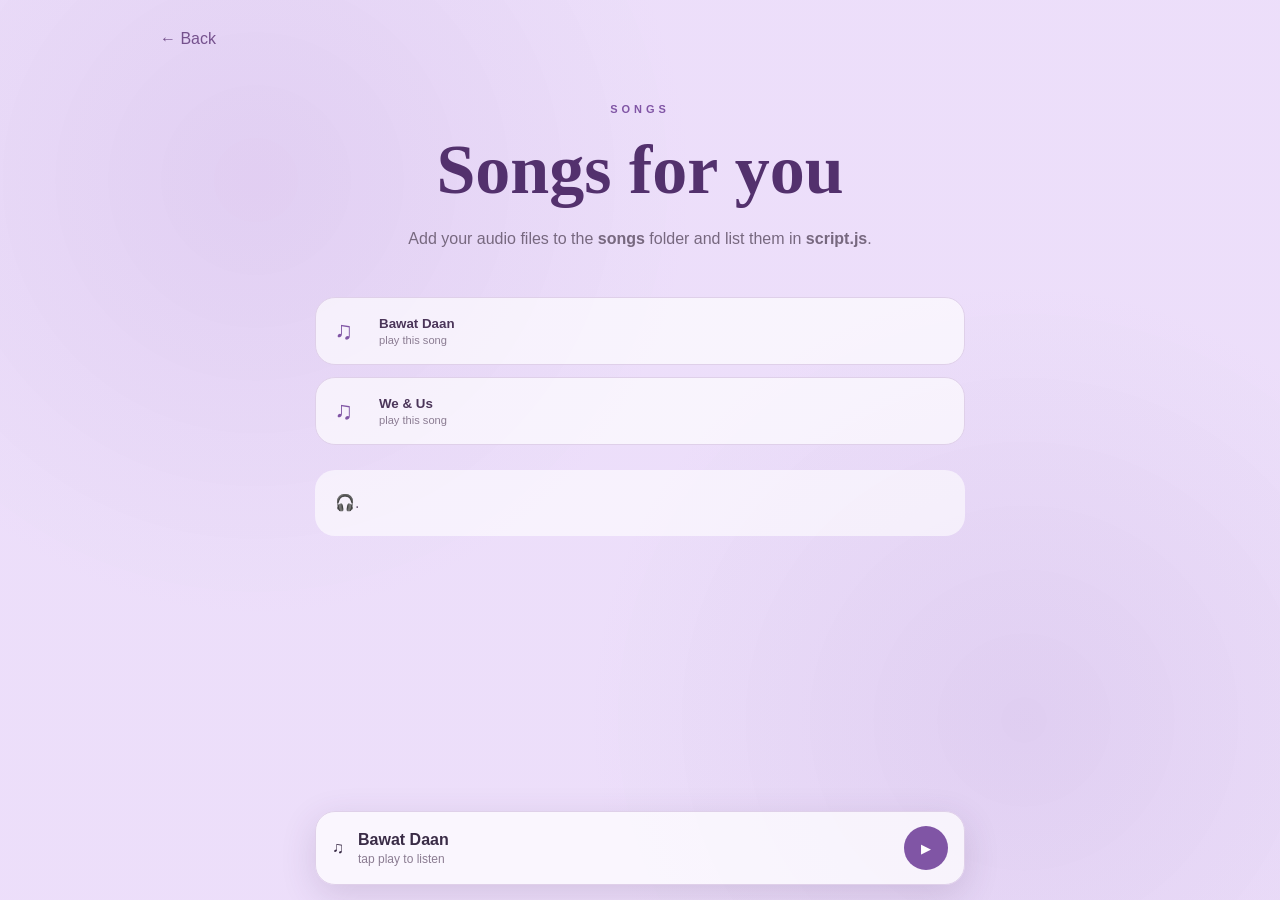
==== songs.html @ bbd0fd46 "Add files via upload" ====
<!doctype html><html lang="en"><head><meta charset="utf-8"><meta name="viewport" content="width=device-width,initial-scale=1"><title>Songs 💜</title><link rel="stylesheet" href="style.css"></head><body><div class="hearts"><span>♫</span><span>♡</span><span>✦</span><span>♫</span></div><main class="page"><a href="index.html" class="back">← Back</a><header><p class="label">SONGS</p><h1>Songs for you</h1><p>Add your audio files to the <b>songs</b> folder and list them in <b>script.js</b>.</p></header><div id="songList" class="song-list"></div><div class="note">🎧</code>.</div></main><div class="music-bar"><span>♫</span><div><b id="miniName">Bawat Daan</b><small id="miniStatus">tap play to listen</small></div><button id="miniPlay" class="play">▶</button><audio id="audio" preload="metadata"></audio></div><script src="script.js"></script></body></html>
---- style.css ----
*{box-sizing:border-box;margin:0;padding:0}body{font-family:"DM Sans",sans-serif;color:#392b46;background:#f3eafb;min-height:100vh;overflow-x:hidden}body:before{content:"";position:fixed;inset:0;background-image:linear-gradient(rgba(235,220,249,.82),rgba(235,220,249,.82)),url("photos/background.jpg");background-size:cover;background-position:center;z-index:-2}body:after{content:"";position:fixed;inset:0;background:radial-gradient(circle at 20% 20%,rgba(170,130,205,.18),transparent 35%),radial-gradient(circle at 80% 80%,rgba(150,110,190,.15),transparent 35%);z-index:-1;pointer-events:none}.hearts{position:fixed;inset:0;overflow:hidden;pointer-events:none;z-index:-1}.hearts span{position:absolute;bottom:-40px;color:rgba(130,85,165,.2);font-size:25px;animation:float 9s linear infinite}.hearts span:nth-child(1){left:10%}.hearts span:nth-child(2){left:30%;animation-delay:2s}.hearts span:nth-child(3){left:52%;animation-delay:4s}.hearts span:nth-child(4){left:74%;animation-delay:1s}.hearts span:nth-child(5){left:90%;animation-delay:5s}@keyframes float{to{transform:translateY(-110vh) rotate(25deg);opacity:0}}h1,h2{font-family:"Playfair Display",serif;color:#53316d}.home{min-height:calc(100vh - 60px);display:flex;align-items:center;justify-content:center;padding:25px}.home-card,.letter-card{max-width:760px;width:100%;padding:48px 30px;border-radius:35px;background:rgba(255,255,255,.58);backdrop-filter:blur(14px);box-shadow:0 20px 60px rgba(100,70,130,.12);text-align:center}.heart{font-size:65px;color:#8659a8;animation:pulse 2.5s ease-in-out infinite}.label{font-size:11px;letter-spacing:4px;color:#8055a5;font-weight:600}.home h1{font-size:clamp(44px,10vw,75px);line-height:1.05;margin:18px 0}.intro{color:#76657f;line-height:1.7;margin-bottom:25px}.home-music,.music-bar{display:flex;align-items:center;gap:14px;text-align:left;background:rgba(255,255,255,.72);border:1px solid #dfd0e9;border-radius:20px;padding:14px 16px}.home-music{max-width:520px;margin:0 auto 24px}.home-music div,.music-bar div{flex:1}.home-music small,.music-bar small{display:block;color:#8b7c92;font-size:12px;margin-top:3px}.play{border:0;border-radius:50%;width:44px;height:44px;background:#8055a5;color:white;cursor:pointer}.menu{display:grid;grid-template-columns:repeat(2,1fr);gap:12px}.menu a{text-decoration:none;color:#4b3559;padding:20px 12px;border-radius:22px;background:rgba(255,255,255,.58);border:1px solid rgba(180,150,200,.3);transition:.3s}.menu a:hover{transform:translateY(-5px);background:#fff}.menu b,.menu span{display:block}.menu b{margin-top:7px}.menu span{font-size:12px;color:#897992;margin-top:3px}.letter-link{grid-column:1/-1}.page{max-width:1000px;min-height:calc(100vh - 80px);margin:auto;padding:30px 20px 120px}.back{display:inline-block;color:#75518d;text-decoration:none;margin-bottom:55px}.page header{text-align:center;margin-bottom:45px}.page header h1{font-size:clamp(43px,9vw,70px);margin:15px 0}.page header p:last-child{color:#77687f;line-height:1.7}.gallery{display:grid;grid-template-columns:repeat(auto-fit,minmax(200px,1fr));gap:18px}.photo-card{position:relative;border:0;padding:0;background:none;border-radius:22px;overflow:hidden;cursor:pointer;box-shadow:0 12px 30px rgba(80,50,100,.13);animation:rise .7s both}.photo-card:nth-child(2){animation-delay:.08s}.photo-card:nth-child(3){animation-delay:.16s}.photo-card img{display:block;width:100%;aspect-ratio:1;object-fit:cover;transition:.45s}.photo-card span{position:absolute;right:12px;top:12px;width:35px;height:35px;border-radius:50%;display:grid;place-items:center;background:rgba(255,255,255,.75);color:#8055a5}.photo-card:hover img{transform:scale(1.08) rotate(1deg)}.viewer{position:fixed;inset:0;background:rgba(30,20,40,.88);backdrop-filter:blur(10px);display:none;align-items:center;justify-content:center;padding:25px;z-index:20}.viewer.active{display:flex}.viewer img{max-width:95%;max-height:88vh;border-radius:20px}.viewer button{position:absolute;top:15px;right:20px;border:0;background:none;color:white;font-size:42px}.music-bar{position:fixed;left:15px;right:15px;bottom:15px;max-width:650px;margin:auto;z-index:10;box-shadow:0 10px 35px rgba(80,50,100,.16)}.song-list{max-width:650px;margin:auto;display:grid;gap:12px}.song-row{border:1px solid #dfd0e9;background:rgba(255,255,255,.65);border-radius:20px;padding:18px;text-align:left;display:grid;grid-template-columns:45px 1fr;cursor:pointer;color:#4b3559}.song-row span{grid-row:span 2;font-size:25px;color:#8055a5}.song-row small{color:#8b7c92;margin-top:3px}.note{max-width:650px;margin:25px auto;padding:20px;border-radius:20px;background:rgba(255,255,255,.6);color:#76657f;line-height:1.6}.phone-reveal{text-align:center;position:relative}.magic{color:#9c6ec0;font-size:28px;margin-bottom:12px;animation:magic 2s infinite}.phone{width:230px;height:430px;margin:auto;padding:12px;border-radius:32px;background:#4c345b;box-shadow:0 20px 60px rgba(80,50,100,.3);transform:translateY(0);animation:phoneFloat 3s ease-in-out infinite}.speaker{width:65px;height:5px;border-radius:10px;background:#2c1f35;margin:4px auto 12px}.screen{height:390px;border-radius:23px;background:linear-gradient(145deg,#f8efff,#e6d3f5);display:flex;flex-direction:column;align-items:center;justify-content:center;gap:10px;color:#53316d}.screen small{color:#806f89;margin-bottom:15px}.phone-heart{font-size:55px;animation:pulse 2s infinite}.main-button{border:0;text-decoration:none;display:inline-block;background:#8055a5;color:white;padding:13px 22px;border-radius:50px;cursor:pointer}.magic-out{animation:magicOut 1.1s forwards}.reader{display:none;margin-top:50px}.reader.show{display:block;animation:paperIn 1s both}.paper{max-width:850px;margin:auto;padding:28px;border-radius:25px;background:#fffdfd;box-shadow:0 20px 60px rgba(70,45,85,.2);text-align:center}.paper h2{font-size:32px;margin:10px}.paper iframe{width:100%;height:70vh;border:0;border-radius:12px;margin-top:18px}footer{text-align:center;padding:35px 20px;color:#856f91;font-size:13px}@keyframes rise{from{opacity:0;transform:translateY(25px) scale(.96)}to{opacity:1;transform:none}}@keyframes pulse{50%{transform:translateY(-7px) scale(1.04)}}@keyframes phoneFloat{50%{transform:translateY(-10px) rotate(.5deg)}}@keyframes magic{50%{transform:scale(1.2);opacity:.65}}@keyframes magicOut{to{opacity:0;transform:scale(1.2) rotate(4deg);filter:blur(10px)}}@keyframes paperIn{from{opacity:0;transform:translateY(30px) scale(.96)}to{opacity:1;transform:none}}@media(max-width:600px){.home-card{padding:40px 18px}.menu{grid-template-columns:1fr 1fr}.page{padding-left:15px;padding-right:15px}.gallery{grid-template-columns:1fr 1fr}.paper iframe{height:65vh}}
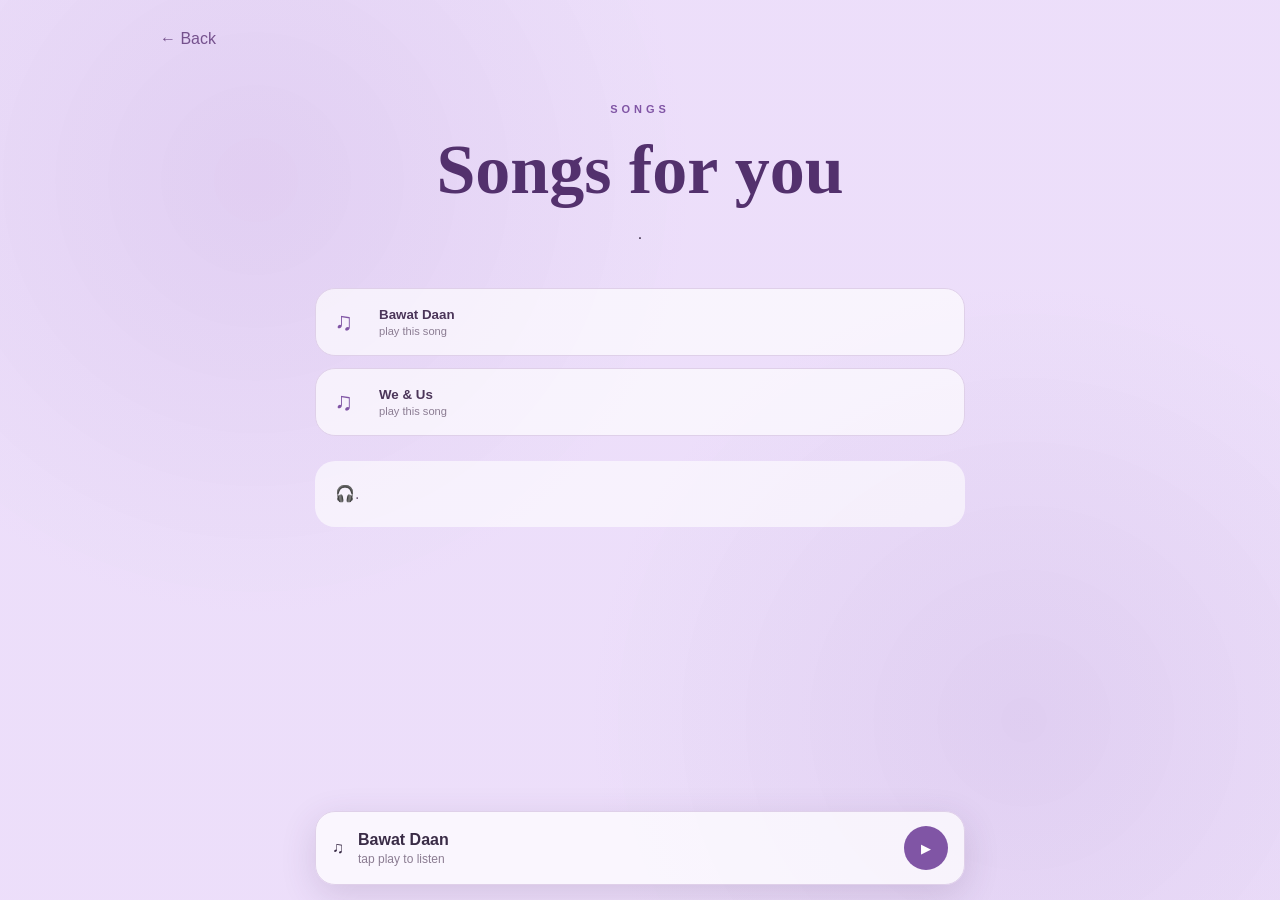
==== commit d18c59f6: "Update songs.html" ====
--- a/songs.html
+++ b/songs.html
@@ -1 +1 @@
-<!doctype html><html lang="en"><head><meta charset="utf-8"><meta name="viewport" content="width=device-width,initial-scale=1"><title>Songs 💜</title><link rel="stylesheet" href="style.css"></head><body><div class="hearts"><span>♫</span><span>♡</span><span>✦</span><span>♫</span></div><main class="page"><a href="index.html" class="back">← Back</a><header><p class="label">SONGS</p><h1>Songs for you</h1><p>Add your audio files to the <b>songs</b> folder and list them in <b>script.js</b>.</p></header><div id="songList" class="song-list"></div><div class="note">🎧</code>.</div></main><div class="music-bar"><span>♫</span><div><b id="miniName">Bawat Daan</b><small id="miniStatus">tap play to listen</small></div><button id="miniPlay" class="play">▶</button><audio id="audio" preload="metadata"></audio></div><script src="script.js"></script></body></html>+<!doctype html><html lang="en"><head><meta charset="utf-8"><meta name="viewport" content="width=device-width,initial-scale=1"><title>Songs 💜</title><link rel="stylesheet" href="style.css"></head><body><div class="hearts"><span>♫</span><span>♡</span><span>✦</span><span>♫</span></div><main class="page"><a href="index.html" class="back">← Back</a><header><p class="label">SONGS</p><h1>Songs for you</h1></b>.</p></header><div id="songList" class="song-list"></div><div class="note">🎧</code>.</div></main><div class="music-bar"><span>♫</span><div><b id="miniName">Bawat Daan</b><small id="miniStatus">tap play to listen</small></div><button id="miniPlay" class="play">▶</button><audio id="audio" preload="metadata"></audio></div><script src="script.js"></script></body></html>
